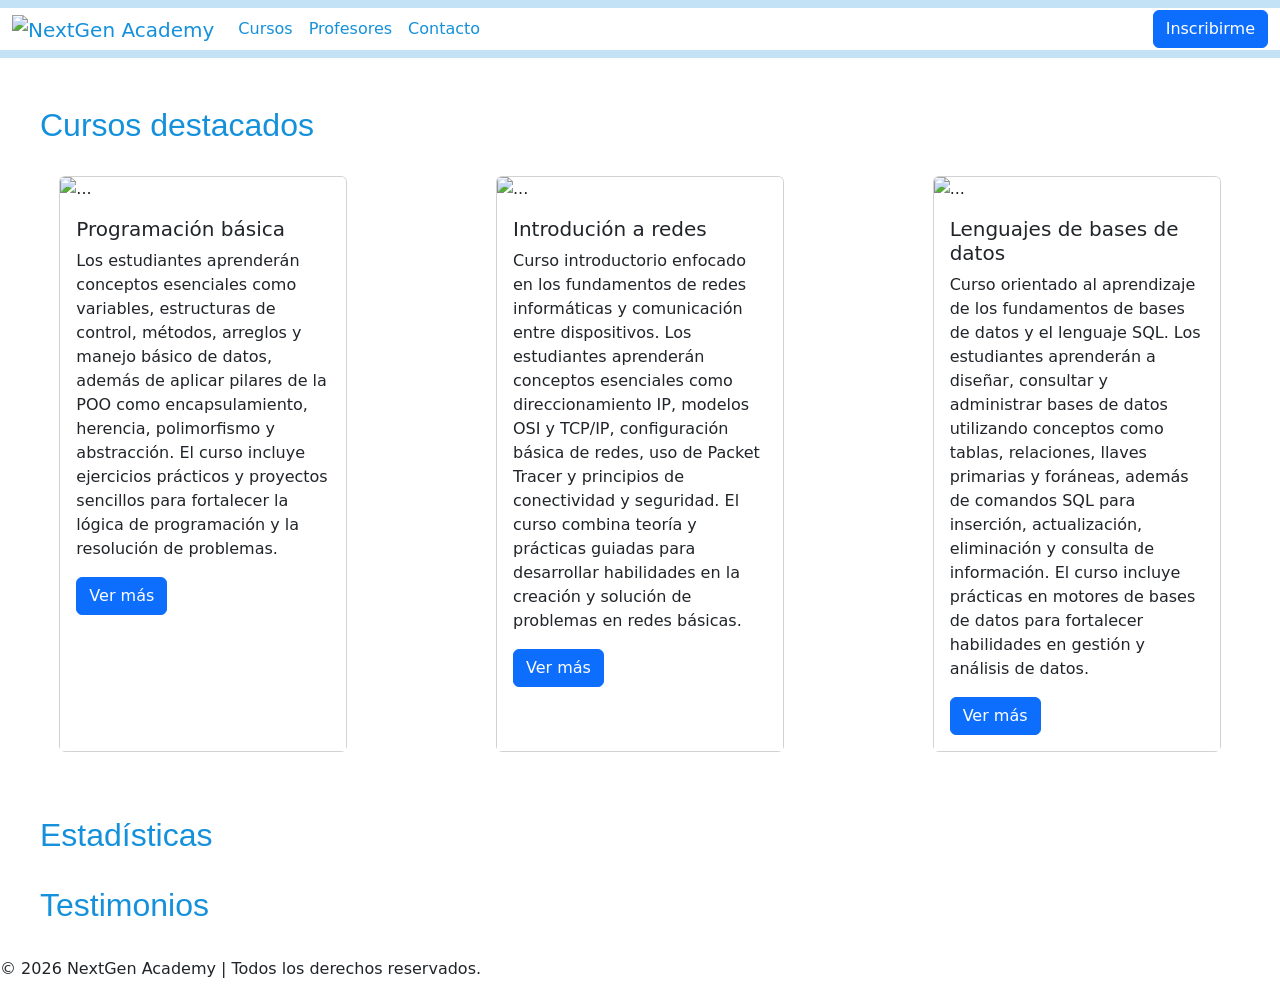
==== Rol1/index.html @ 1ed20b45 "Edits en index" ====
<!DOCTYPE html>
<html>

<head>
    <meta charset="UTF-8">
    <title>NextGen Academy</title>
    <link rel="stylesheet" href="index.css">
    <link rel="stylesheet" href="../css/bootstrap.min.css">
    <script src="../js/bootstrap.bundle.min.js"></script>

</head>

<body>
    <header>
        <nav class="navbar navbar-expand-lg bg-body-tertiary" id="Menu">
            <div class="container-fluid">
                <a class="navbar-brand" href="#">
                    <img src="../img/logo.png" alt="NextGen Academy" width="180"></a>
                <button class="navbar-toggler" type="button" data-bs-toggle="collapse"
                    data-bs-target="#navbarSupportedContent" aria-controls="navbarSupportedContent"
                    aria-expanded="false" aria-label="Toggle navigation">
                    <span class="navbar-toggler-icon"></span>
                </button>
                <div class="collapse navbar-collapse" id="navbarSupportedContent">
                    <ul class="navbar-nav me-auto mb-2 mb-lg-0">
                        <li class="nav-item">
                            <a class="nav-link active" aria-current="page" href="#">Cursos</a>
                        </li>
                        <li class="nav-item">
                            <a class="nav-link" href="#">Profesores</a>
                        </li>
                        </li>
                        <li class="nav-item">
                            <a class="nav-link" href="#">Contacto</a>
                        </li>

                        <li class="nav-item">
                            <a class="nav-link disabled" aria-disabled="true"></a>
                        </li>
                    </ul>
                    <form class="d-flex" role="search">
                        <button class="btn btn-primary" type="submit">Inscribirme</button>
                    </form>
                </div>
            </div>
        </nav>
    </header>

    <main>

        <br>
        <br>
        
        <h2>Cursos destacados</h2>
        <br>
        <div id="Tarjetas">
            <div class="card" style="width: 18rem;">
                <img src="..." class="card-img-top" alt="...">
                <div class="card-body">
                    <h5 class="card-title">Programación básica</h5>
                    <p class="card-text"> Los estudiantes aprenderán conceptos esenciales como variables, 
                        estructuras de control, métodos, arreglos y manejo básico de datos, además de aplicar pilares de la POO como encapsulamiento, herencia, polimorfismo y abstracción. 
                        El curso incluye ejercicios prácticos y proyectos sencillos para fortalecer la lógica de programación y la resolución de problemas.
</p>
                    <button class="btn btn-primary" type="submit">Ver más</button>
                </div>
            </div>
            <div class="card" style="width: 18rem;">
                <img src="..." class="card-img-top" alt="...">
                <div class="card-body">
                    <h5 class="card-title">Introdución a redes</h5>
                    <p class="card-text">Curso introductorio enfocado en los fundamentos de redes informáticas y comunicación entre dispositivos. Los estudiantes aprenderán conceptos esenciales 
                        como direccionamiento IP, modelos OSI y TCP/IP, configuración básica de redes, uso de Packet Tracer y principios de 
                        conectividad y seguridad. El curso combina teoría y prácticas guiadas para desarrollar habilidades en la creación y solución de problemas en redes básicas.</p>
                    <button class="btn btn-primary" type="submit">Ver más</button>
                </div>
            </div>
            <div class="card" style="width: 18rem;">
                <img src="..." class="card-img-top" alt="...">
                <div class="card-body">
                    <h5 class="card-title">Lenguajes de bases de datos</h5>
                    <p class="card-text">Curso orientado al aprendizaje de los fundamentos de bases de datos y el lenguaje SQL. 
                        Los estudiantes aprenderán a diseñar, consultar y administrar bases de datos utilizando conceptos como tablas, relaciones, llaves primarias y foráneas, 
                        además de comandos SQL para inserción, actualización, eliminación y consulta de información. El curso incluye prácticas en motores de bases de datos para fortalecer 
                        habilidades en gestión y análisis de datos.
</p>
                    <button class="btn btn-primary" type="submit">Ver más</button>
                </div>
            </div>


        </div>
       

        <br>
        <div>
            <h2>Estadísticas</h2>
        </div>


        <br>
        <div>
            <h2>Testimonios</h2>
        </div>
        <br>






        <footer>
            <p>© 2026 NextGen Academy | Todos los derechos reservados.</p>
        </footer>
    </main>

</body>

</html>
---- Rol1/index.css ----
/* 
universal
etiqueta -> h1,img,p, input
id -> unico en el archivo -> atributo id
class -> agrupar elementos y les pongo una class
*/

* {
    background-color: white;
}

h2 {
    color: #1591DC!important;
    font-size: 65px;
    font-family: Impact, Haettenschweiler, 'Arial Narrow Bold', sans-serif;
     margin-left: 40px;

}


#Tarjetas{
    background-color: white;
    display: flex;
    flex-direction: row;
    justify-content: space-around;
    align-items: stretch;
    flex-wrap: wrap;
    gap: 30px;
    padding-bottom: 40px;
}

#Menu {
    background-color: #C4E2F5!important;


}
 
a {
color: #1591DC!important;
}

/*
#parrafo2 {
    color: purple;
    font-size: 40px;
    font-family: 'Courier New', Courier, monospace;
}


.grupo1 {
    color: green;
    font-size: 30px;
}

input[type] {
    background-color: whitesmoke;
}

input[type="password"] {
    border-color: black;
}

[class*="grupo"] {
    background-color: black;
}

#section p {
    font-weight: bold;
    font-size: 20px;
}


#section>p {
    color: brown;
}

#section>p {
    color: brown;
}

#hijo11 h2+p {
    color: red;
}

#hijo2 h2~p {
    color: blue;
}

#banner {
    width: 200px;
    height: auto;
    border: 5px solid violet;
    padding: 0px;
    margin: 30px;
}

.cuadrado {
    width: 100px;
   
    background-color: pink;
    margin: 10px;
}

    */
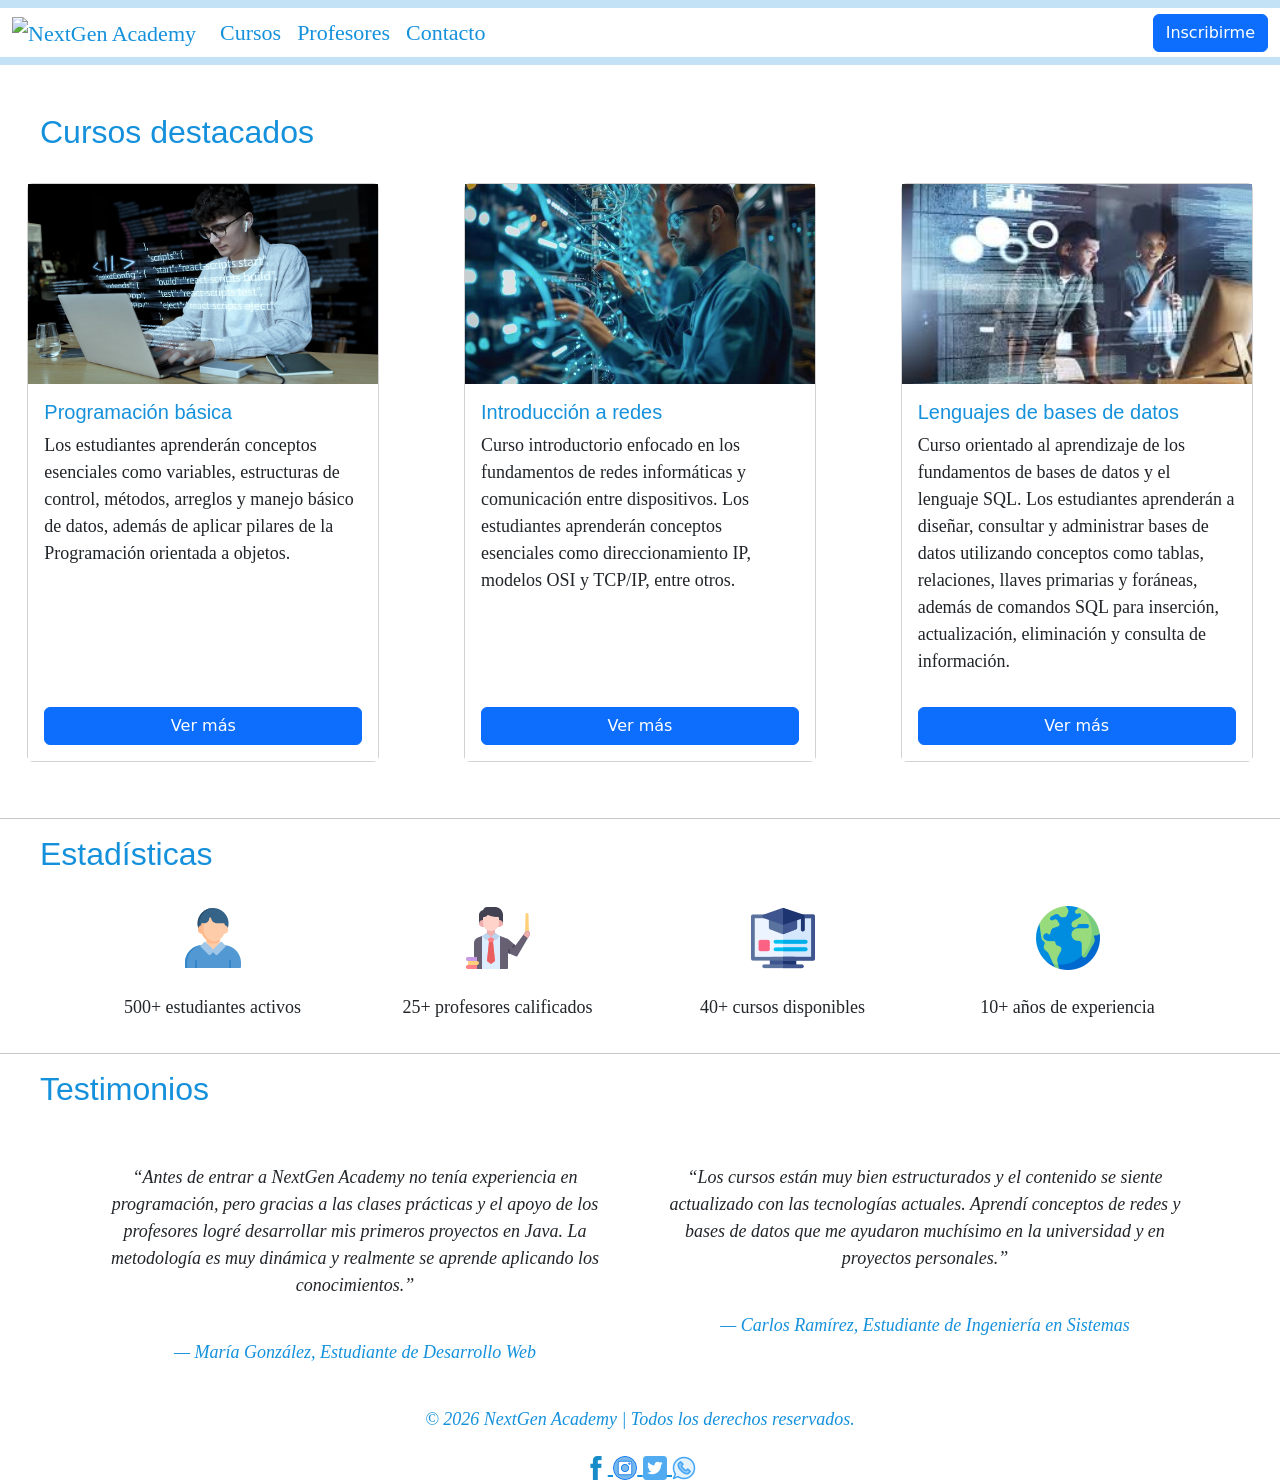
==== commit 156f5528: "Rol 1: Index y asignación de datos en style.css (Raquel Solís)." ====
--- a/Rol1/index.html
+++ b/Rol1/index.html
@@ -15,7 +15,7 @@
         <nav class="navbar navbar-expand-lg bg-body-tertiary" id="Menu">
             <div class="container-fluid">
                 <a class="navbar-brand" href="#">
-                    <img src="../img/logo.png" alt="NextGen Academy" width="180"></a>
+                    <img src="../images/logo.png" alt="NextGen Academy" width="180"></a>
                 <button class="navbar-toggler" type="button" data-bs-toggle="collapse"
                     data-bs-target="#navbarSupportedContent" aria-controls="navbarSupportedContent"
                     aria-expanded="false" aria-label="Toggle navigation">
@@ -50,68 +50,134 @@
 
         <br>
         <br>
-        
+
         <h2>Cursos destacados</h2>
         <br>
-        <div id="Tarjetas">
-            <div class="card" style="width: 18rem;">
-                <img src="..." class="card-img-top" alt="...">
+        <div id="Contenedor-tarjetas">
+            <div class="card" style="width: 22rem;">
+                <img src="../images/progra.jpg" class="imagen-card" alt="180">
                 <div class="card-body">
                     <h5 class="card-title">Programación básica</h5>
-                    <p class="card-text"> Los estudiantes aprenderán conceptos esenciales como variables, 
-                        estructuras de control, métodos, arreglos y manejo básico de datos, además de aplicar pilares de la POO como encapsulamiento, herencia, polimorfismo y abstracción. 
-                        El curso incluye ejercicios prácticos y proyectos sencillos para fortalecer la lógica de programación y la resolución de problemas.
-</p>
+                    <p class="card-text"> Los estudiantes aprenderán conceptos esenciales como variables,
+                        estructuras de control, métodos, arreglos y manejo básico de datos, además de aplicar pilares de
+                        la Programación orientada a objetos.</p>
+                    </p>
                     <button class="btn btn-primary" type="submit">Ver más</button>
                 </div>
             </div>
-            <div class="card" style="width: 18rem;">
-                <img src="..." class="card-img-top" alt="...">
+            <div class="card" style="width: 22rem;">
+                <img src="../images/redes.jpg" class="imagen-card" alt="180">
                 <div class="card-body">
-                    <h5 class="card-title">Introdución a redes</h5>
-                    <p class="card-text">Curso introductorio enfocado en los fundamentos de redes informáticas y comunicación entre dispositivos. Los estudiantes aprenderán conceptos esenciales 
-                        como direccionamiento IP, modelos OSI y TCP/IP, configuración básica de redes, uso de Packet Tracer y principios de 
-                        conectividad y seguridad. El curso combina teoría y prácticas guiadas para desarrollar habilidades en la creación y solución de problemas en redes básicas.</p>
+                    <h5 class="card-title">Introducción a redes</h5>
+                    <p class="card-text">Curso introductorio enfocado en los fundamentos de redes informáticas y
+                        comunicación entre dispositivos. Los estudiantes aprenderán conceptos esenciales
+                        como direccionamiento IP, modelos OSI y TCP/IP, entre otros.</p>
                     <button class="btn btn-primary" type="submit">Ver más</button>
                 </div>
             </div>
-            <div class="card" style="width: 18rem;">
-                <img src="..." class="card-img-top" alt="...">
+            <div class="card" style="width: 22rem;">
+                <img src="../images/bases.jpg" class="imagen-card" alt="180">
                 <div class="card-body">
                     <h5 class="card-title">Lenguajes de bases de datos</h5>
-                    <p class="card-text">Curso orientado al aprendizaje de los fundamentos de bases de datos y el lenguaje SQL. 
-                        Los estudiantes aprenderán a diseñar, consultar y administrar bases de datos utilizando conceptos como tablas, relaciones, llaves primarias y foráneas, 
-                        además de comandos SQL para inserción, actualización, eliminación y consulta de información. El curso incluye prácticas en motores de bases de datos para fortalecer 
-                        habilidades en gestión y análisis de datos.
-</p>
+                    <p class="card-text">Curso orientado al aprendizaje de los fundamentos de bases de datos y el
+                        lenguaje SQL.
+                        Los estudiantes aprenderán a diseñar, consultar y administrar bases de datos utilizando
+                        conceptos como tablas, relaciones, llaves primarias y foráneas,
+                        además de comandos SQL para inserción, actualización, eliminación y consulta de información.</p>
+                    </p>
                     <button class="btn btn-primary" type="submit">Ver más</button>
                 </div>
             </div>
 
 
         </div>
+<hr>
+
+        <h2>Estadísticas</h2>
+        <br>
+        <div class="container text-center">
+            <div class="row align-items-start">
+                <div class="col">
+                    <img src="../images/student.png" class="imagen-estadistica" alt="180">
+                    <br>
+                    <br>
+                    <p>500+ estudiantes activos</p>
+                </div>
+                <div class="col">
+                    <img src="../images/teacher.png" class="imagen-estadistica" alt="180">
+                    <br>
+                    <br>
+                    <p>25+ profesores calificados</p>
+                </div>
+                <div class="col">
+                    <img src="../images/course.png" class="imagen-estadistica" alt="180">
+                    <br>
+                    <br>
+                    <p>40+ cursos disponibles</p>
+                </div>
+
+                <div class="col">
+                    <img src="../images/earth.png" class="imagen-estadistica" alt="180">
+                    <br>
+                    <br>
+                    <p>10+ años de experiencia</p>
+                </div>
+            </div>
+        </div>
+
+        <hr>
+        <h2>Testimonios</h2>
        
+        <div class="container text-center">
+            <div class="row align-items-start">
+                <div class="col">
+                    <br>
+                    <br>
+                    <p><em>“Antes de entrar a NextGen Academy no tenía experiencia en programación, pero gracias a las clases prácticas y 
+                        el apoyo de los profesores logré desarrollar mis primeros proyectos en Java. 
+                        La metodología es muy dinámica y realmente se aprende aplicando los conocimientos.”</em></p>
+                        <br>
+                        <p class="Nombre-Estudiante"><em>— María González, Estudiante de Desarrollo Web</em></p>
+                </div>
+                <div class="col">
+                     <br>
+                    <br>
+                    <p><em>“Los cursos están muy bien estructurados y el contenido se siente actualizado con las tecnologías actuales. 
+                        Aprendí conceptos de redes y bases de datos que me ayudaron muchísimo en la universidad y en proyectos personales.”</em></p>
+                        <br>
+                        <p class="Nombre-Estudiante"><em>— Carlos Ramírez, Estudiante de Ingeniería en Sistemas
+               
+            </div>
+        </div>
+</div>
 
         <br>
-        <div>
-            <h2>Estadísticas</h2>
-        </div>
+
+        <footer>
+    <div class="container text-center">
+
+        <p>© 2026 NextGen Academy | Todos los derechos reservados.</p>
+
+        <a href="https://facebook.com" target="_blank">
+            <img src="../images/facebook.png" class="imagen-footer" alt="Facebook">
+        </a>
+
+        <a href="https://instagram.com" target="_blank">
+            <img src="../images/instagram.png" class="imagen-footer" alt="Instagram">
+        </a>
+
+        <a href="https://x.com" target="_blank">
+            <img src="../images/twitter.png" class="imagen-footer" alt="X">
+        </a>
+
+        <a href="https://whatsapp.com" target="_blank">
+            <img src="../images/whatsapp.png" class="imagen-footer" alt="Whatsapp">
+        </a>
+
+    </div>
+</footer>
 
 
-        <br>
-        <div>
-            <h2>Testimonios</h2>
-        </div>
-        <br>
-
-
-
-
-
-
-        <footer>
-            <p>© 2026 NextGen Academy | Todos los derechos reservados.</p>
-        </footer>
     </main>
 
 </body>
--- a/Rol1/index.css
+++ b/Rol1/index.css
@@ -1,4 +1,4 @@
-
+@import url("style.css");
 
 /* 
 universal
@@ -12,15 +12,25 @@
 }
 
 h2 {
-    color: #1591DC!important;
+    color: #1591DC !important;
     font-size: 65px;
     font-family: Impact, Haettenschweiler, 'Arial Narrow Bold', sans-serif;
-     margin-left: 40px;
+    margin-left: 40px;
 
 }
 
+h5 {
+    color: #1591DC !important;
+    font-family: Impact, Haettenschweiler, 'Arial Narrow Bold', sans-serif;
+}
 
-#Tarjetas{
+footer {
+    color: #1591DC !important;
+    font-family: Cambria, Cochin, Georgia, Times, 'Times New Roman', serif
+}
+
+
+#Contenedor-tarjetas {
     background-color: white;
     display: flex;
     flex-direction: row;
@@ -31,76 +41,46 @@
     padding-bottom: 40px;
 }
 
+.card {
+    display: flex;
+    flex-direction: column;
+}
+
+.imagen-card {
+    width: 100%;
+    height: 200px;
+    object-fit: cover;
+}
+
+.card-body {
+    display: flex;
+    flex-direction: column;
+    height: 100%;
+}
+
+.card-body .btn {
+    margin-top: auto;
+}
+
 #Menu {
-    background-color: #C4E2F5!important;
+    background-color: #C4E2F5 !important;
 
 
 }
- 
-a {
-color: #1591DC!important;
+
+p {
+    font-size: 18px !important;
+    font-family: Cambria, Cochin, Georgia, Times, 'Times New Roman', serif
 }
 
-/*
-#parrafo2 {
-    color: purple;
-    font-size: 40px;
-    font-family: 'Courier New', Courier, monospace;
+a {
+    color: #1591DC !important;
+    font-size: 22px !important;
+    font-family: Cambria, Cochin, Georgia, Times, 'Times New Roman', serif
+}
+
+.Nombre-Estudiante {
+    color: #1591DC !important;
 }
 
 
-.grupo1 {
-    color: green;
-    font-size: 30px;
-}
-
-input[type] {
-    background-color: whitesmoke;
-}
-
-input[type="password"] {
-    border-color: black;
-}
-
-[class*="grupo"] {
-    background-color: black;
-}
-
-#section p {
-    font-weight: bold;
-    font-size: 20px;
-}
-
-
-#section>p {
-    color: brown;
-}
-
-#section>p {
-    color: brown;
-}
-
-#hijo11 h2+p {
-    color: red;
-}
-
-#hijo2 h2~p {
-    color: blue;
-}
-
-#banner {
-    width: 200px;
-    height: auto;
-    border: 5px solid violet;
-    padding: 0px;
-    margin: 30px;
-}
-
-.cuadrado {
-    width: 100px;
-   
-    background-color: pink;
-    margin: 10px;
-}
-
-    */
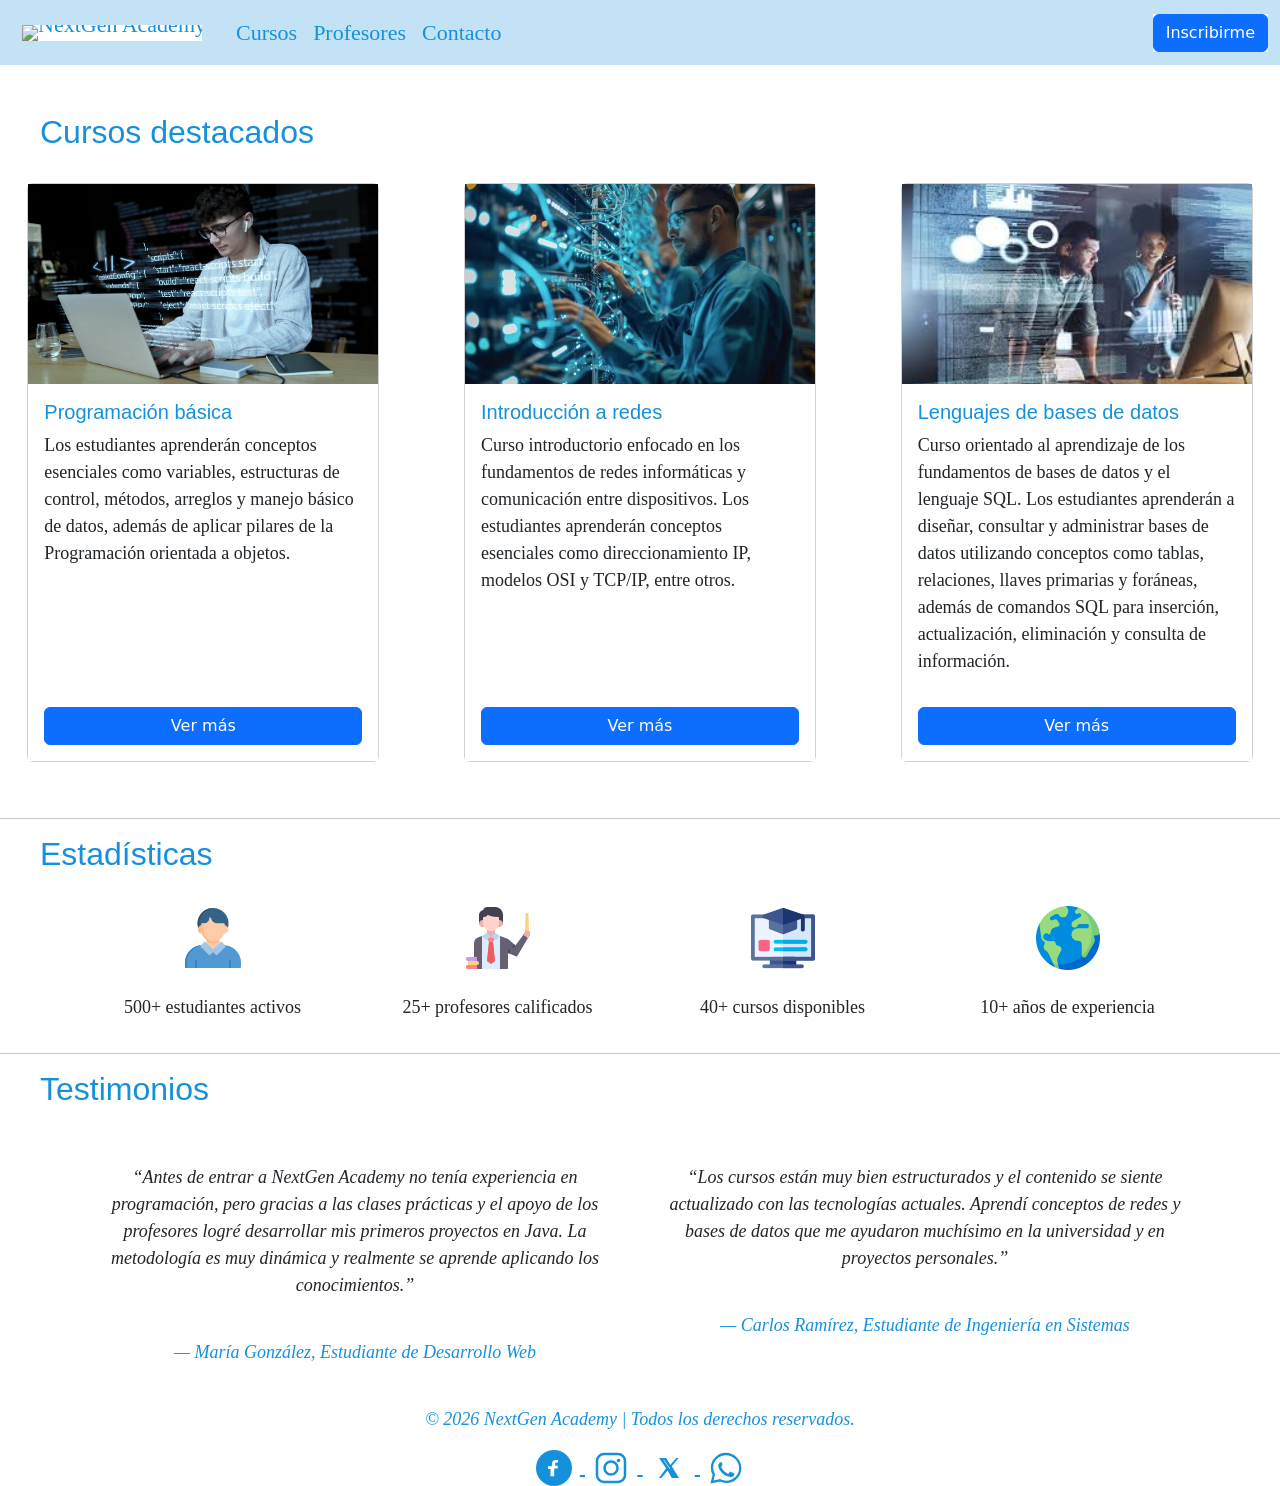
==== commit 9fe8be11: "Actualizaciones en la interface" ====
--- a/Rol1/index.html
+++ b/Rol1/index.html
@@ -158,20 +158,20 @@
 
         <p>© 2026 NextGen Academy | Todos los derechos reservados.</p>
 
-        <a href="https://facebook.com" target="_blank">
-            <img src="../images/facebook.png" class="imagen-footer" alt="Facebook">
+        <a href="https://facebook.com" target="_blank" rel="noopener noreferrer">
+            <img src="../images/facebook.svg" class="imagen-footer" alt="Facebook">
         </a>
 
-        <a href="https://instagram.com" target="_blank">
-            <img src="../images/instagram.png" class="imagen-footer" alt="Instagram">
+        <a href="https://instagram.com" target="_blank" rel="noopener noreferrer">
+            <img src="../images/instagram.svg" class="imagen-footer" alt="Instagram">
         </a>
 
-        <a href="https://x.com" target="_blank">
-            <img src="../images/twitter.png" class="imagen-footer" alt="X">
+        <a href="https://x.com" target="_blank" rel="noopener noreferrer">
+            <img src="../images/twitter.svg" class="imagen-footer" alt="X">
         </a>
 
-        <a href="https://whatsapp.com" target="_blank">
-            <img src="../images/whatsapp.png" class="imagen-footer" alt="Whatsapp">
+        <a href="https://whatsapp.com" target="_blank" rel="noopener noreferrer">
+            <img src="../images/whatsapp.svg" class="imagen-footer" alt="Whatsapp">
         </a>
 
     </div>
--- a/Rol1/index.css
+++ b/Rol1/index.css
@@ -62,10 +62,41 @@
     margin-top: auto;
 }
 
-#Menu {
+header,
+#Menu,
+#Menu .container-fluid,
+#Menu .navbar-collapse,
+#Menu .navbar-nav,
+#Menu .nav-item,
+#Menu .nav-link,
+#Menu .navbar-toggler {
     background-color: #C4E2F5 !important;
+}
 
+/* Logo: mismo tamaño que Rol2 */
+#Menu .navbar-brand {
+    background-color: #C4E2F5;
+    padding: 6px 10px;
+    line-height: 0;
+    margin-right: 1rem;
+}
 
+#Menu .navbar-brand img {
+    display: block;
+    width: 180px;
+    height: auto;
+    max-width: none;
+}
+
+.imagen-footer {
+    width: 36px;
+    height: 36px;
+    margin: 0 8px;
+    transition: transform 0.2s ease;
+}
+
+.imagen-footer:hover {
+    transform: scale(1.1);
 }
 
 p {
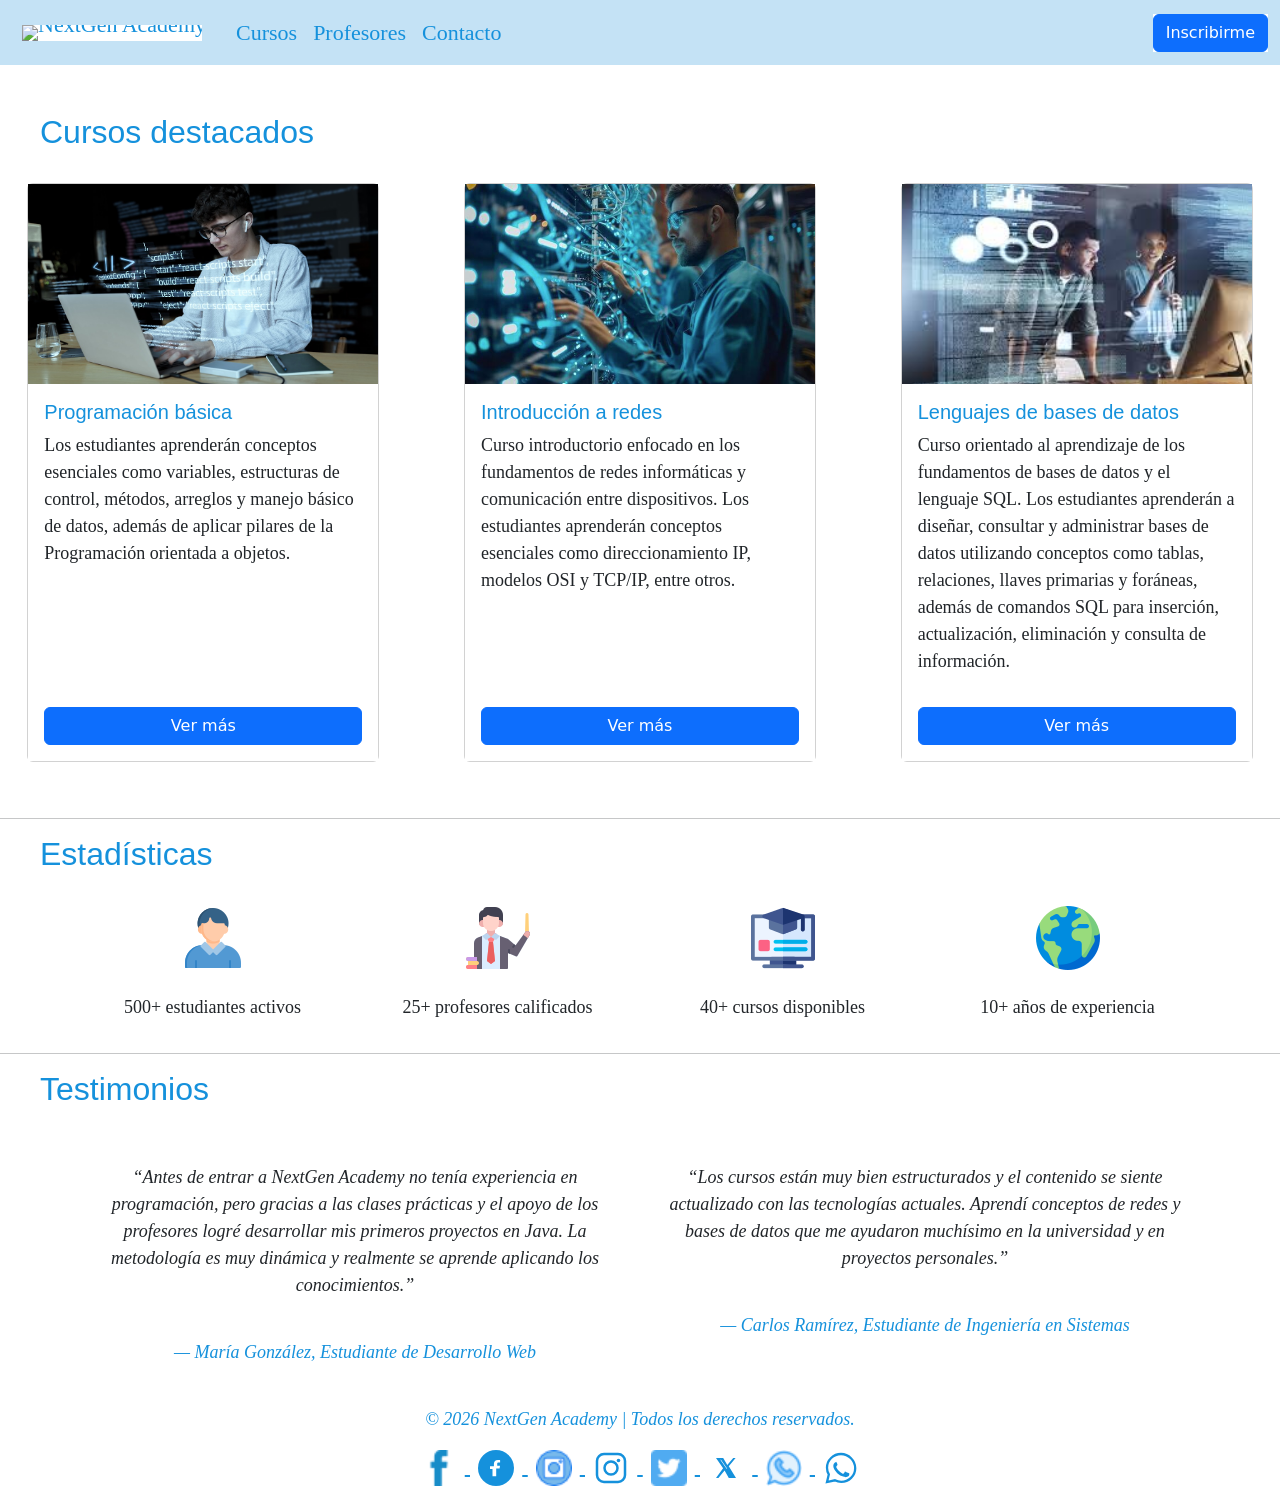
==== commit 99aed37e: "Resolver conflictos" ====
--- a/Rol1/index.html
+++ b/Rol1/index.html
@@ -127,7 +127,7 @@
 
         <hr>
         <h2>Testimonios</h2>
-       
+
         <div class="container text-center">
             <div class="row align-items-start">
                 <div class="col">
@@ -146,7 +146,7 @@
                         Aprendí conceptos de redes y bases de datos que me ayudaron muchísimo en la universidad y en proyectos personales.”</em></p>
                         <br>
                         <p class="Nombre-Estudiante"><em>— Carlos Ramírez, Estudiante de Ingeniería en Sistemas
-               
+
             </div>
         </div>
 </div>
@@ -158,18 +158,26 @@
 
         <p>© 2026 NextGen Academy | Todos los derechos reservados.</p>
 
+        <a href="https://facebook.com" target="_blank">
+            <img src="../images/facebook.png" class="imagen-footer" alt="Facebook">
         <a href="https://facebook.com" target="_blank" rel="noopener noreferrer">
             <img src="../images/facebook.svg" class="imagen-footer" alt="Facebook">
         </a>
 
+        <a href="https://instagram.com" target="_blank">
+            <img src="../images/instagram.png" class="imagen-footer" alt="Instagram">
         <a href="https://instagram.com" target="_blank" rel="noopener noreferrer">
             <img src="../images/instagram.svg" class="imagen-footer" alt="Instagram">
         </a>
 
+        <a href="https://x.com" target="_blank">
+            <img src="../images/twitter.png" class="imagen-footer" alt="X">
         <a href="https://x.com" target="_blank" rel="noopener noreferrer">
             <img src="../images/twitter.svg" class="imagen-footer" alt="X">
         </a>
 
+        <a href="https://whatsapp.com" target="_blank">
+            <img src="../images/whatsapp.png" class="imagen-footer" alt="Whatsapp">
         <a href="https://whatsapp.com" target="_blank" rel="noopener noreferrer">
             <img src="../images/whatsapp.svg" class="imagen-footer" alt="Whatsapp">
         </a>
@@ -181,5 +189,3 @@
     </main>
 
 </body>
-
-</html>
--- a/Rol1/index.css
+++ b/Rol1/index.css
@@ -16,7 +16,6 @@
     font-size: 65px;
     font-family: Impact, Haettenschweiler, 'Arial Narrow Bold', sans-serif;
     margin-left: 40px;
-
 }
 
 h5 {
@@ -26,9 +25,8 @@
 
 footer {
     color: #1591DC !important;
-    font-family: Cambria, Cochin, Georgia, Times, 'Times New Roman', serif
+    font-family: Cambria, Cochin, Georgia, Times, 'Times New Roman', serif;
 }
-
 
 #Contenedor-tarjetas {
     background-color: white;
@@ -101,17 +99,15 @@
 
 p {
     font-size: 18px !important;
-    font-family: Cambria, Cochin, Georgia, Times, 'Times New Roman', serif
+    font-family: Cambria, Cochin, Georgia, Times, 'Times New Roman', serif;
 }
 
 a {
     color: #1591DC !important;
     font-size: 22px !important;
-    font-family: Cambria, Cochin, Georgia, Times, 'Times New Roman', serif
+    font-family: Cambria, Cochin, Georgia, Times, 'Times New Roman', serif;
 }
 
 .Nombre-Estudiante {
     color: #1591DC !important;
-}
-
-
+}
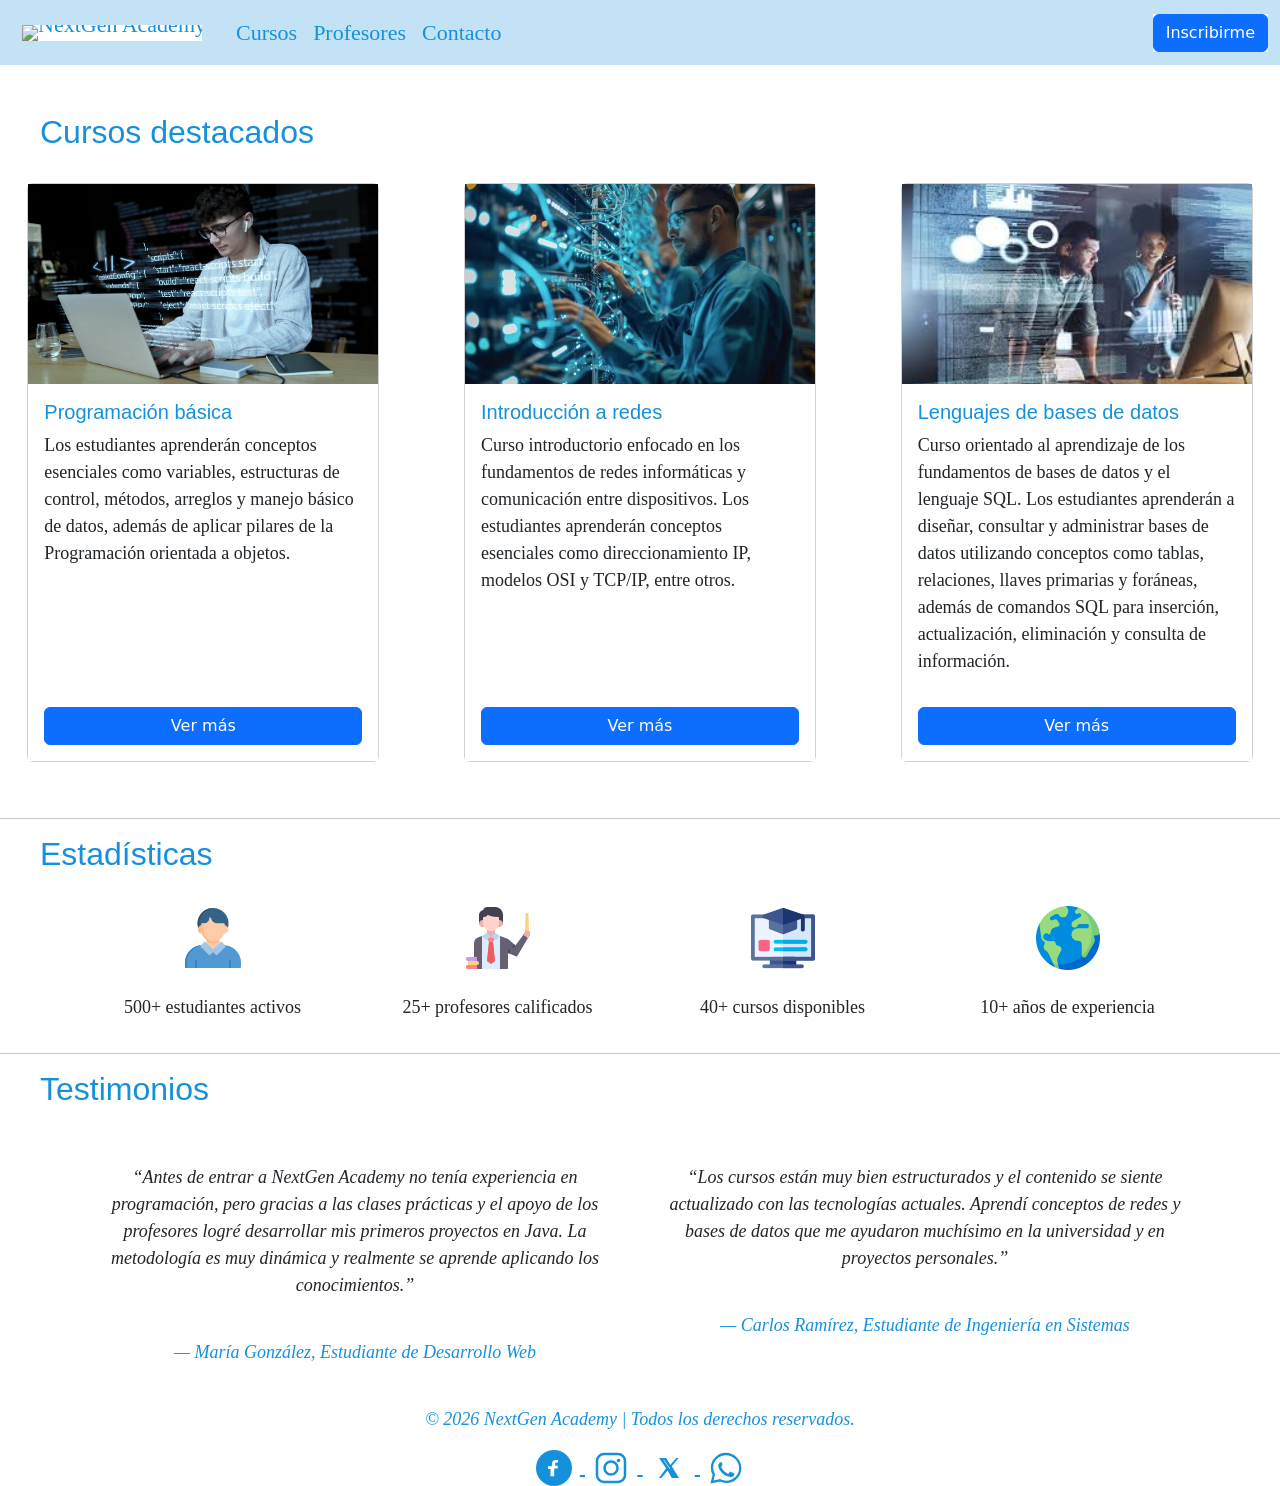
==== commit 3484ba54: "Ultimas actualizaciones Rol1. Seagregan formato css y html de footer y navbar en styles.css" ====
--- a/Rol1/index.html
+++ b/Rol1/index.html
@@ -158,26 +158,18 @@
 
         <p>© 2026 NextGen Academy | Todos los derechos reservados.</p>
 
-        <a href="https://facebook.com" target="_blank">
-            <img src="../images/facebook.png" class="imagen-footer" alt="Facebook">
+        
         <a href="https://facebook.com" target="_blank" rel="noopener noreferrer">
             <img src="../images/facebook.svg" class="imagen-footer" alt="Facebook">
         </a>
 
-        <a href="https://instagram.com" target="_blank">
-            <img src="../images/instagram.png" class="imagen-footer" alt="Instagram">
         <a href="https://instagram.com" target="_blank" rel="noopener noreferrer">
             <img src="../images/instagram.svg" class="imagen-footer" alt="Instagram">
         </a>
 
-        <a href="https://x.com" target="_blank">
-            <img src="../images/twitter.png" class="imagen-footer" alt="X">
         <a href="https://x.com" target="_blank" rel="noopener noreferrer">
             <img src="../images/twitter.svg" class="imagen-footer" alt="X">
         </a>
-
-        <a href="https://whatsapp.com" target="_blank">
-            <img src="../images/whatsapp.png" class="imagen-footer" alt="Whatsapp">
         <a href="https://whatsapp.com" target="_blank" rel="noopener noreferrer">
             <img src="../images/whatsapp.svg" class="imagen-footer" alt="Whatsapp">
         </a>
--- a/Rol1/index.css
+++ b/Rol1/index.css
@@ -71,7 +71,6 @@
     background-color: #C4E2F5 !important;
 }
 
-/* Logo: mismo tamaño que Rol2 */
 #Menu .navbar-brand {
     background-color: #C4E2F5;
     padding: 6px 10px;
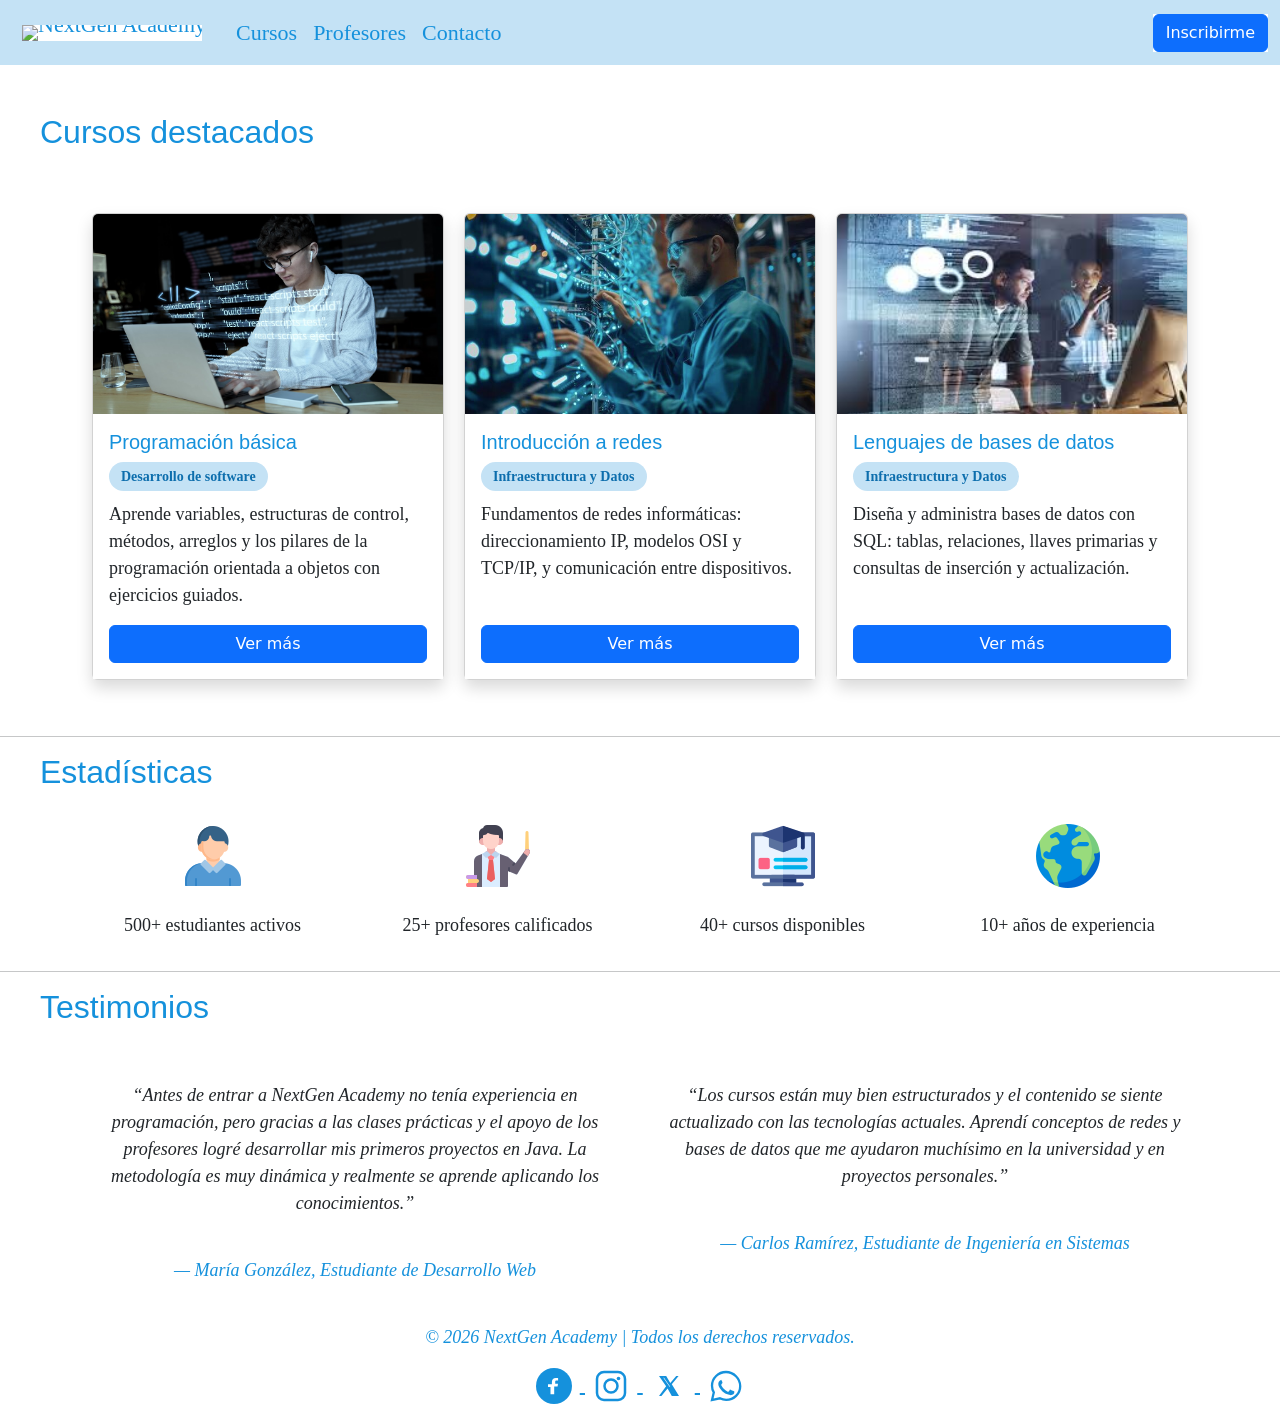
==== commit 2dc84e19: "Tarea 2: Se eliminan las tarjetas desde index.html y son regeneradas desde index.js" ====
--- a/Rol1/index.html
+++ b/Rol1/index.html
@@ -53,44 +53,7 @@
 
         <h2>Cursos destacados</h2>
         <br>
-        <div id="Contenedor-tarjetas">
-            <div class="card" style="width: 22rem;">
-                <img src="../images/progra.jpg" class="imagen-card" alt="180">
-                <div class="card-body">
-                    <h5 class="card-title">Programación básica</h5>
-                    <p class="card-text"> Los estudiantes aprenderán conceptos esenciales como variables,
-                        estructuras de control, métodos, arreglos y manejo básico de datos, además de aplicar pilares de
-                        la Programación orientada a objetos.</p>
-                    </p>
-                    <button class="btn btn-primary" type="submit">Ver más</button>
-                </div>
-            </div>
-            <div class="card" style="width: 22rem;">
-                <img src="../images/redes.jpg" class="imagen-card" alt="180">
-                <div class="card-body">
-                    <h5 class="card-title">Introducción a redes</h5>
-                    <p class="card-text">Curso introductorio enfocado en los fundamentos de redes informáticas y
-                        comunicación entre dispositivos. Los estudiantes aprenderán conceptos esenciales
-                        como direccionamiento IP, modelos OSI y TCP/IP, entre otros.</p>
-                    <button class="btn btn-primary" type="submit">Ver más</button>
-                </div>
-            </div>
-            <div class="card" style="width: 22rem;">
-                <img src="../images/bases.jpg" class="imagen-card" alt="180">
-                <div class="card-body">
-                    <h5 class="card-title">Lenguajes de bases de datos</h5>
-                    <p class="card-text">Curso orientado al aprendizaje de los fundamentos de bases de datos y el
-                        lenguaje SQL.
-                        Los estudiantes aprenderán a diseñar, consultar y administrar bases de datos utilizando
-                        conceptos como tablas, relaciones, llaves primarias y foráneas,
-                        además de comandos SQL para inserción, actualización, eliminación y consulta de información.</p>
-                    </p>
-                    <button class="btn btn-primary" type="submit">Ver más</button>
-                </div>
-            </div>
-
-
-        </div>
+        <div id="Contenedor-tarjetas"></div>
 <hr>
 
         <h2>Estadísticas</h2>
@@ -179,5 +142,6 @@
 
 
     </main>
+<script src="index.js"></script>
+</body>
 
-</body>
--- a/Rol1/index.css
+++ b/Rol1/index.css
@@ -109,4 +109,31 @@
 
 .Nombre-Estudiante {
     color: #1591DC !important;
+}
+
+#Contenedor-tarjetas {
+    display: flex;
+    gap: 20px;
+    justify-content: center;
+    flex-wrap: wrap;
+    margin-top: 30px;
+}
+
+.imagen-card {
+    height: 200px;
+    object-fit: cover;
+
+}
+
+.etiqueta-categoria {
+    display: inline-block;
+    align-self: flex-start;
+    background-color: #C4E2F5;
+    color: #0d6ead !important;
+    font-size: 14px !important;
+    font-weight: 600;
+    padding: 4px 12px;
+    border-radius: 20px;
+    margin-bottom: 10px;
+    font-family: Cambria, Cochin, Georgia, Times, 'Times New Roman', serif;
 }
